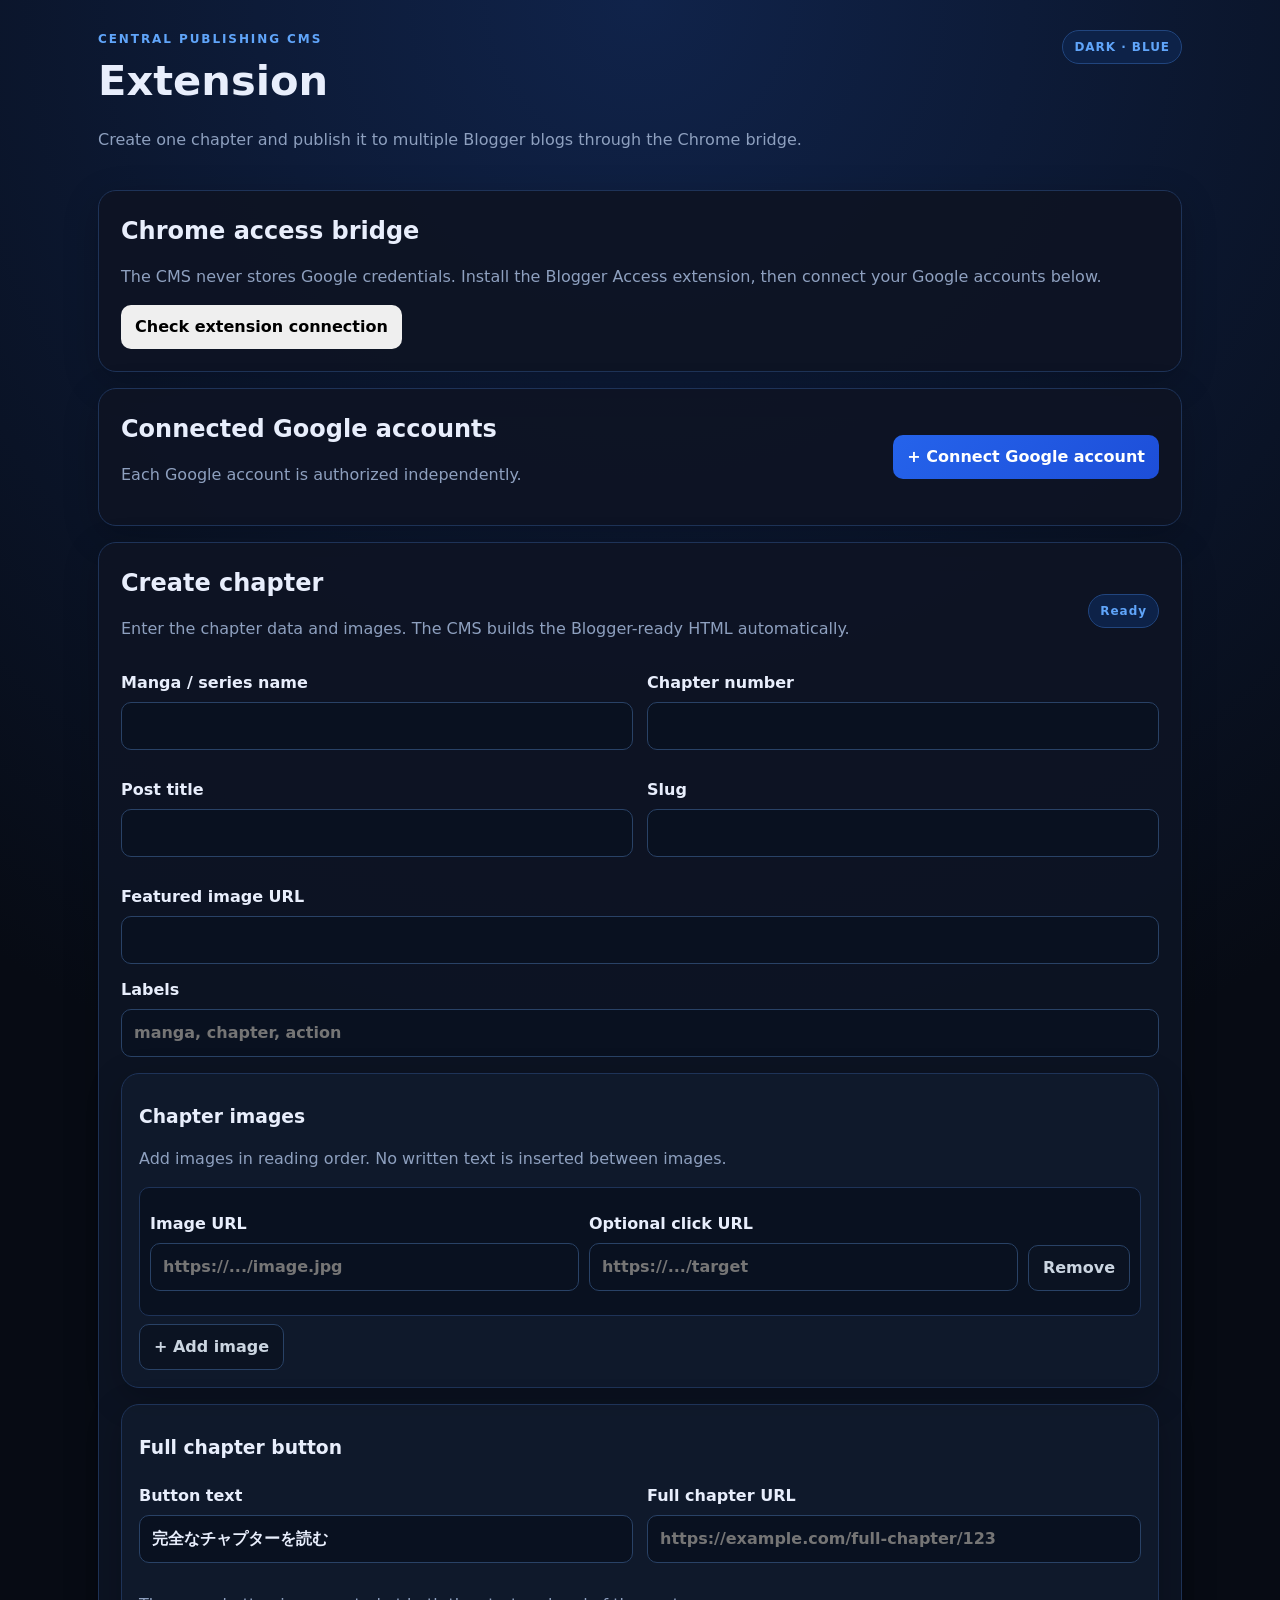
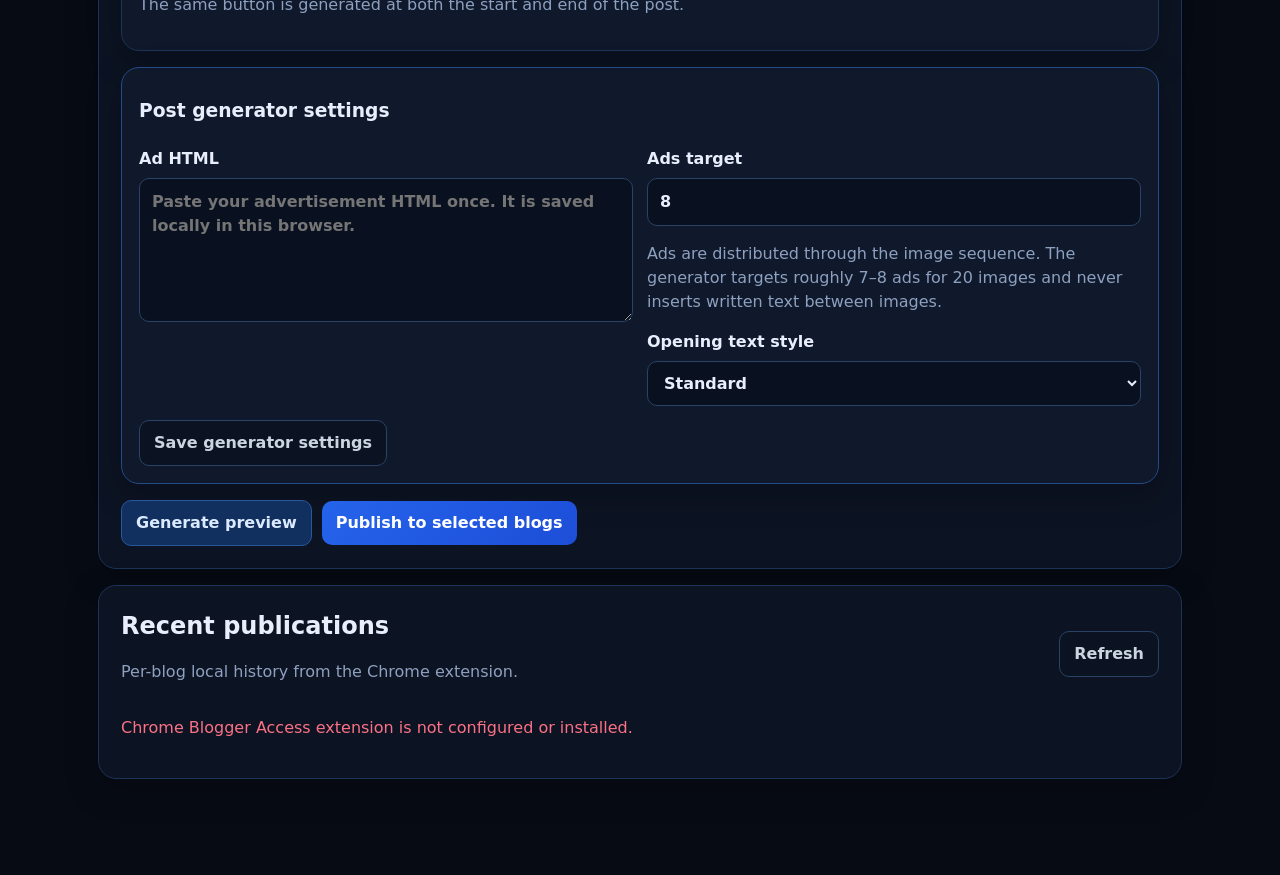
==== index.html @ d826ea15 "Add root Pages fallback to CMS frontend" ====
<!doctype html>
<html lang="en">
<head>
<meta charset="utf-8">
<meta name="viewport" content="width=device-width,initial-scale=1">
<meta http-equiv="refresh" content="0; url=./frontend/">
<title>Blogger Central CMS</title>
<script>window.location.replace('./frontend/');</script>
</head>
<body>
<p>Opening Blogger Central CMS…</p>
</body>
</html>
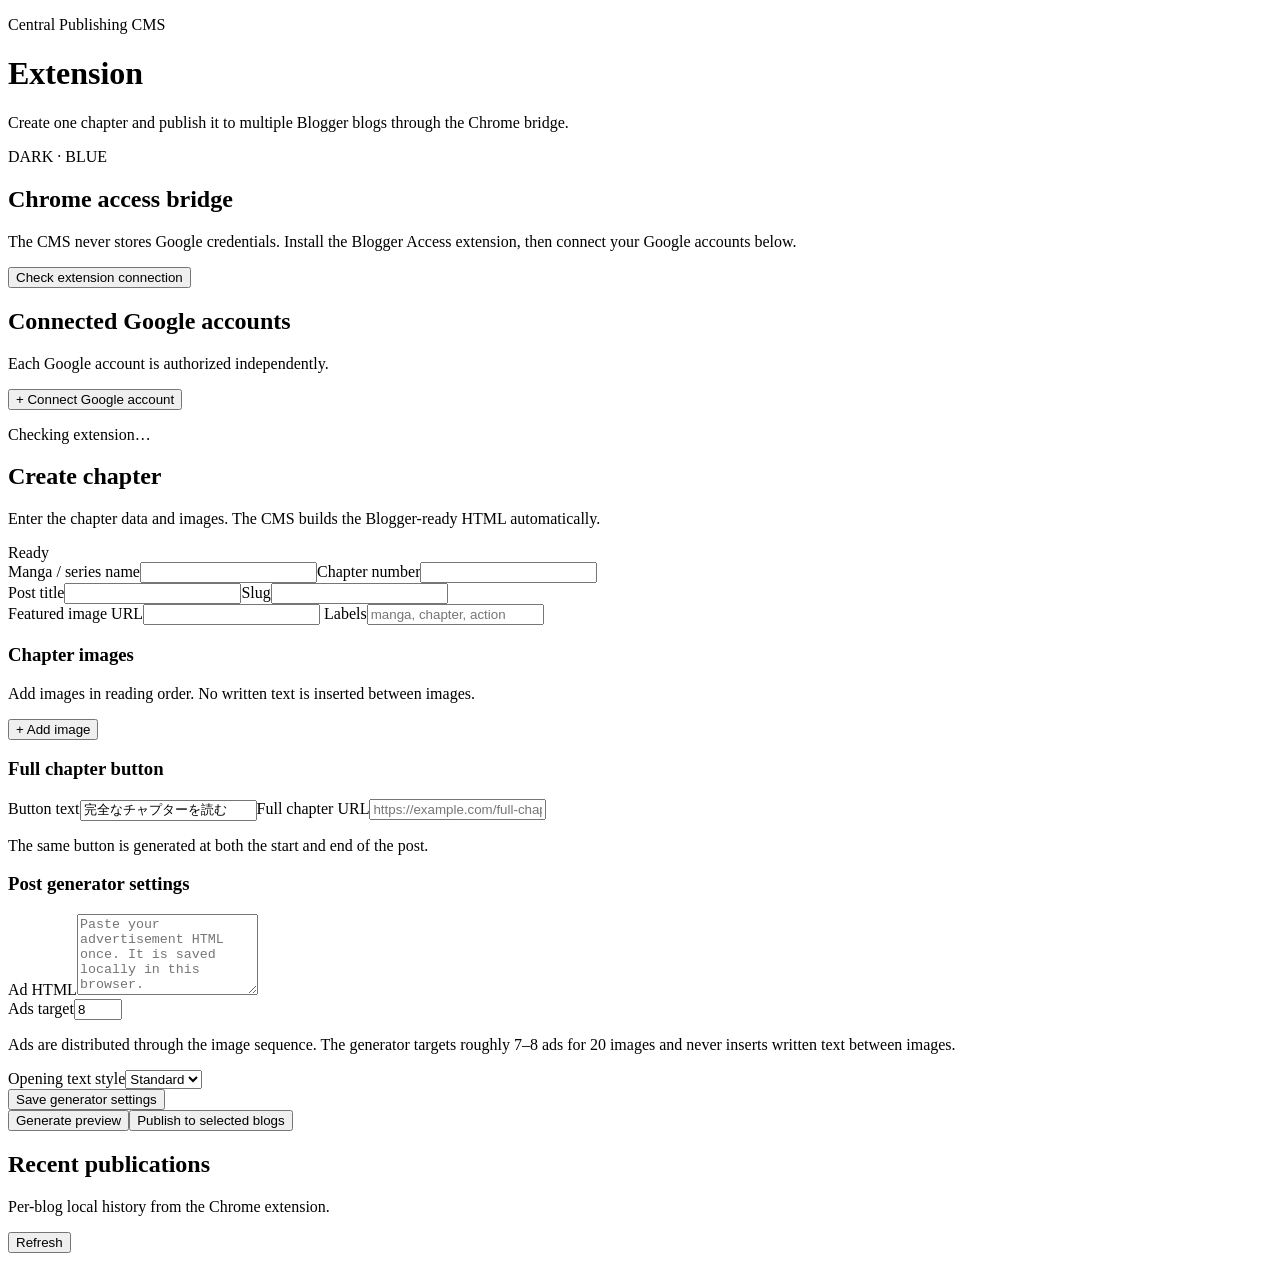
==== commit fc314ed8: "Make CMS directly deployable from branch root" ====
--- a/index.html
+++ b/index.html
@@ -3,11 +3,37 @@
 <head>
 <meta charset="utf-8">
 <meta name="viewport" content="width=device-width,initial-scale=1">
-<meta http-equiv="refresh" content="0; url=./frontend/">
-<title>Blogger Central CMS</title>
-<script>window.location.replace('./frontend/');</script>
+<title>Extension — Blogger Central CMS</title>
+<link rel="stylesheet" href="./styles.css">
 </head>
 <body>
-<p>Opening Blogger Central CMS…</p>
-</body>
-</html>
+<main class="container">
+<header class="hero">
+  <div><p class="eyebrow">Central Publishing CMS</p><h1>Extension</h1><p class="muted">Create one chapter and publish it to multiple Blogger blogs through the Chrome bridge.</p></div>
+  <div class="hero-badge">DARK · BLUE</div>
+</header>
+<section class="card setup-card"><h2>Chrome access bridge</h2><p class="muted">The CMS never stores Google credentials. Install the Blogger Access extension, then connect your Google accounts below.</p><button id="testBridge">Check extension connection</button> <span id="bridgeState" class="muted"></span></section>
+<div id="app">
+<section class="card">
+  <div class="section-head"><div><h2>Connected Google accounts</h2><p class="muted">Each Google account is authorized independently.</p></div><button id="connectGoogle" class="primary">+ Connect Google account</button></div>
+  <div id="accountList"><p class="muted">Checking extension…</p></div>
+</section>
+<section class="card">
+  <div class="section-head"><div><h2>Create chapter</h2><p class="muted">Enter the chapter data and images. The CMS builds the Blogger-ready HTML automatically.</p></div><span id="generatorState" class="status">Ready</span></div>
+  <form id="publishForm">
+    <div class="grid"><label>Manga / series name<input name="seriesName" maxlength="200" required></label><label>Chapter number<input name="chapterNumber" maxlength="50" required></label></div>
+    <div class="grid"><label>Post title<input name="title" maxlength="300" required></label><label>Slug<input name="slug" pattern="[A-Za-z0-9]+(-[A-Za-z0-9]+)*" required></label></div>
+    <label>Featured image URL<input name="featuredImage" type="url"></label>
+    <label>Labels<input name="labels" placeholder="manga, chapter, action"></label>
+    <div class="card nested"><h3>Chapter images</h3><p class="muted">Add images in reading order. No written text is inserted between images.</p><div id="imageLinks"></div><button type="button" id="addImageLink" class="ghost">+ Add image</button></div>
+    <div class="card nested"><h3>Full chapter button</h3><div class="grid"><label>Button text<input name="fullChapterText" value="完全なチャプターを読む" maxlength="100"></label><label>Full chapter URL<input name="fullChapterUrl" type="url" placeholder="https://example.com/full-chapter/123"></label></div><p class="muted">The same button is generated at both the start and end of the post.</p></div>
+    <div class="card nested settings-panel"><h3>Post generator settings</h3><div class="grid"><label>Ad HTML<textarea id="adHtml" rows="5" placeholder="Paste your advertisement HTML once. It is saved locally in this browser."></textarea></label><div><label>Ads target<input id="adCount" type="number" min="1" max="50" value="8"></label><p class="muted">Ads are distributed through the image sequence. The generator targets roughly 7–8 ads for 20 images and never inserts written text between images.</p><label>Opening text style<select id="contentTone"><option value="standard">Standard</option><option value="short">Short</option><option value="detailed">Detailed</option></select></div></div><button type="button" id="saveSettings" class="ghost">Save generator settings</button> <span id="settingsState" class="muted"></span></div>
+    <div class="actions"><button type="button" id="generatePreview" class="secondary">Generate preview</button><button class="primary" type="submit">Publish to selected blogs</button><span id="publishState" class="muted"></span></div>
+  </form>
+</section>
+<section class="card" id="previewCard" hidden><div class="section-head"><div><h2>Generated preview</h2><p class="muted">This is the HTML structure that will be sent to Blogger.</p></div><button id="copyHtml" class="ghost">Copy HTML</button></div><div id="previewFrame" class="preview-frame"></div><details><summary>View generated HTML</summary><pre id="generatedHtml"></pre></details></section>
+<section class="card" id="resultsCard" hidden><h2>Publishing results</h2><div id="resultList"></div></section>
+<section class="card"><div class="section-head"><div><h2>Recent publications</h2><p class="muted">Per-blog local history from the Chrome extension.</p></div><button id="refreshPublications" class="ghost">Refresh</button></div><div id="publicationList"></div></section>
+</div></main>
+<script src="./config.js"></script><script src="./app.js" defer></script>
+</body></html>
